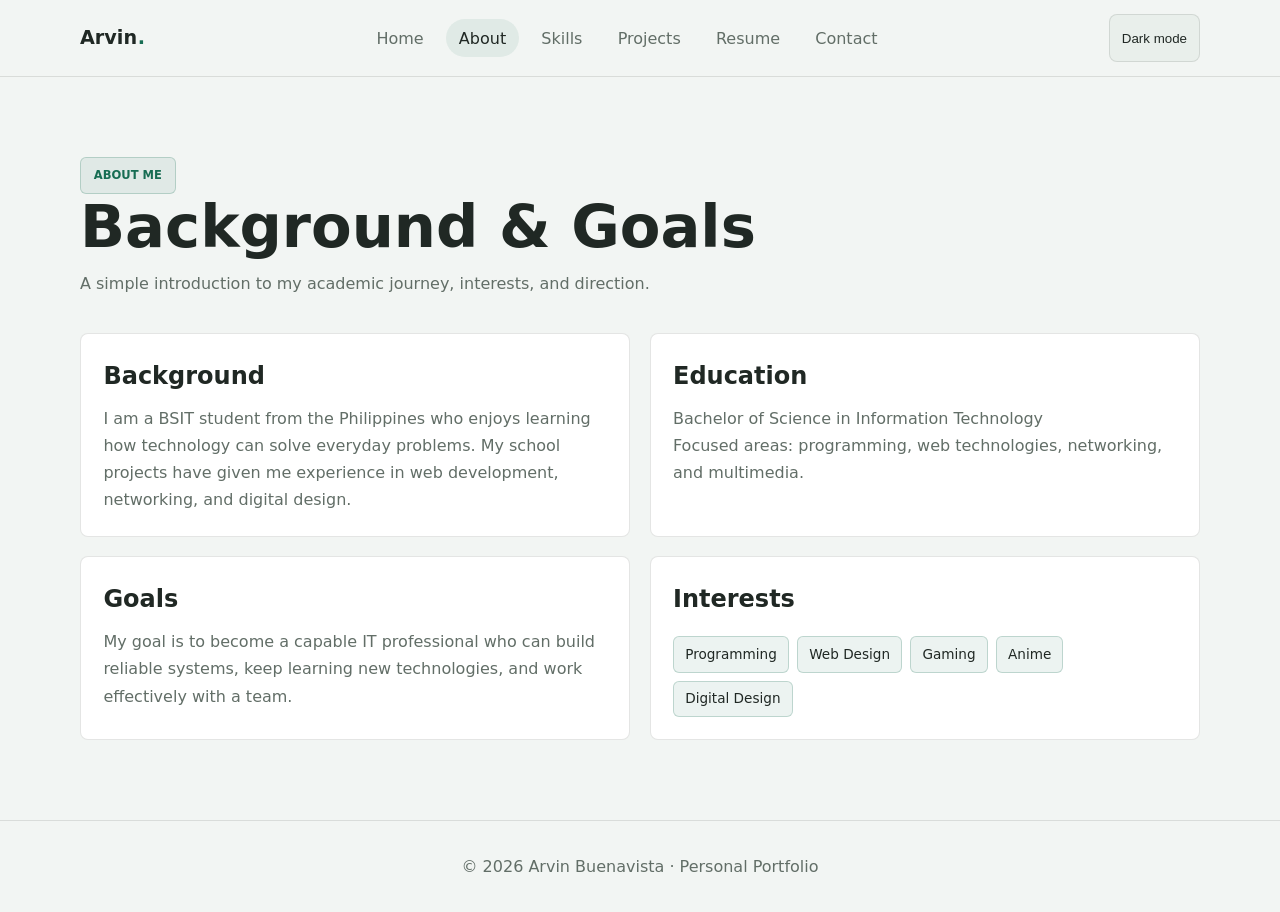
==== about.html @ 1d25740a "Initial commit: portfolio and admin authentication" ====
<!doctype html>
<html lang="en">
  <head>
    <meta charset="utf-8" />
    <meta name="viewport" content="width=device-width,initial-scale=1" />
    <meta name="description" content="Arvin Buenavista personal portfolio" />
    <title>About · Arvin Buenavista</title>
    <script>
      (() => {
        const savedTheme = localStorage.getItem("portfolio-theme");
        const prefersLight = window.matchMedia("(prefers-color-scheme: light)").matches;
        if (savedTheme === "light" || (!savedTheme && prefersLight)) {
          document.documentElement.classList.add("light");
        }
      })();
    </script>
    <link rel="stylesheet" href="assets/style.css" />
  </head>
  <body>
    <header class="site-header">
      <div class="container nav">
        <a class="logo" href="index.html">Arvin<span>.</span></a
        ><button class="menu-btn" aria-label="Open menu">☰</button>
        <nav>
          <ul class="nav-links">
            <li><a href="index.html">Home</a></li>
            <li><a href="about.html">About</a></li>
            <li><a href="skills.html">Skills</a></li>
            <li><a href="projects.html">Projects</a></li>
            <li><a href="resume.html">Resume</a></li>
            <li><a href="contact.html">Contact</a></li>
          </ul>
        </nav>
        <button class="theme-btn desktop-theme" aria-label="Toggle theme">
          ☾
        </button>
      </div>
    </header>
    <main class="container page">
      <header class="page-head reveal">
        <div class="eyebrow">About Me</div>
        <h1>Background & Goals</h1>
        <p>
          A simple introduction to my academic journey, interests, and
          direction.
        </p>
      </header>
      <div class="grid two">
        <article class="card reveal">
          <h2>Background</h2>
          <p class="muted">
            I am a BSIT student from the Philippines who enjoys learning how
            technology can solve everyday problems. My school projects have
            given me experience in web development,
            networking, and digital design.
          </p>
        </article>
        <article class="card reveal">
          <h2>Education</h2>
          <p class="muted">Bachelor of Science in Information Technology</p>
          <p class="muted">
            Focused areas: programming, web technologies,
            networking, and multimedia.
          </p>
        </article>
        <article class="card reveal">
          <h2>Goals</h2>
          <p class="muted">
            My goal is to become a capable IT professional who can build
            reliable systems, keep learning new technologies, and work
            effectively with a team.
          </p>
        </article>
        <article class="card reveal">
          <h2>Interests</h2>
          <div class="tags">
            <span class="tag">Programming</span
            ><span class="tag">Web Design</span
            ><span class="tag">Gaming</span><span class="tag">Anime</span
            ><span class="tag">Digital Design</span>
          </div>
        </article>
      </div>
    </main>
    <footer class="footer">
      <div class="container">© 2026 Arvin Buenavista · Personal Portfolio</div>
    </footer>
    <button id="topBtn" class="top-btn" aria-label="Scroll to top">↑</button>
    <script src="assets/script.js"></script>
  </body>
</html>
---- assets/style.css ----
:root {
  --bg: #191d1b;
  --bg-soft: #222825;
  --card: #222825;
  --card2: #2b332f;
  --text: #f1f4f2;
  --muted: #b1bbb6;
  --primary: #247b60;
  --accent: #83c9aa;
  --accent-soft: rgba(131, 201, 170, 0.12);
  --accent-border: rgba(131, 201, 170, 0.28);
  --border: rgba(241, 244, 242, 0.12);
}
* {
  box-sizing: border-box;
  margin: 0;
  padding: 0;
}
html {
  scroll-behavior: smooth;
  scroll-snap-type: y proximity;
}
.panel {
  min-height: 100vh;
  scroll-snap-align: start;
  display: flex;
  align-items: center;
}
.section {
  min-height: 100vh;
  scroll-snap-align: start;
}
body {
  position: relative;
  font-family:
    Inter,
    system-ui,
    -apple-system,
    Segoe UI,
    sans-serif;
  background: var(--bg);
  color: var(--text);
  line-height: 1.7;
  transition: background 0.25s ease, color 0.25s ease;
}
a {
  color: inherit;
  text-decoration: none;
}
img {
  max-width: 100%;
  display: block;
}
.container {
  width: min(1120px, 92%);
  margin: auto;
}
body::after {
  content: "";
  position: fixed;
  inset: 0;
  z-index: 40;
  background: inherit;
  opacity: 0;
  pointer-events: none;
  transition: opacity 0.25s ease;
}
body.page-exit::after {
  opacity: 1;
}
body.light.page-exit::after {
  display: none;
}
.site-header {
  position: sticky;
  top: 0;
  z-index: 50;
  background: rgba(25, 29, 27, 0.94);
  backdrop-filter: blur(10px);
  border-bottom: 1px solid var(--border);
}
.nav {
  min-height: 76px;
  display: flex;
  align-items: center;
  justify-content: space-between;
  gap: 1rem;
}
.logo {
  display: inline-flex;
  align-items: center;
  font-weight: 800;
  font-size: 1.2rem;
  letter-spacing: 0;
}
.logo span {
  color: var(--accent);
  margin-left: 0.04em;
}
.nav-links {
  display: flex;
  align-items: center;
  gap: 0.6rem;
  list-style: none;
}
.nav-links a {
  color: var(--muted);
  padding: 0.6rem 0.8rem;
  border-radius: 999px;
  transition: all 0.2s ease;
}
.nav-links a:hover,
.nav-links a.active {
  color: var(--text);
  background: var(--accent-soft);
}
.menu-btn {
  display: none;
  background: none;
  border: 0;
  color: var(--text);
  font-size: 1.7rem;
}
.theme-btn {
  border: 1px solid var(--border);
  background: var(--bg-soft);
  color: var(--text);
  border-radius: 8px;
  min-width: 3rem;
  min-height: 3rem;
  padding: 0.5rem 0.75rem;
  cursor: pointer;
}
.hero {
  min-height: calc(100vh - 76px);
  display: grid;
  grid-template-columns: 1.18fr 0.82fr;
  align-items: center;
  gap: 3.5rem;
  padding: 4.5rem 0 3rem;
}
.showcase-panel,
.story-panel {
  padding: 4rem 0;
}
.two-up-grid {
  display: grid;
  grid-template-columns: repeat(2, minmax(0, 1fr));
  gap: 1.25rem;
  margin-top: 1.5rem;
}
.story-card {
  background: var(--card);
  border: 1px solid var(--border);
  border-radius: 8px;
  padding: 1.4rem;
}
.hero-copy {
  position: relative;
}
.eyebrow {
  display: inline-block;
  background: var(--accent-soft);
  border: 1px solid var(--accent-border);
  color: var(--accent);
  font-weight: 700;
  letter-spacing: 0;
  text-transform: uppercase;
  padding: 0.48rem 0.8rem;
  border-radius: 6px;
  font-size: 0.72rem;
}
.hero h1 {
  font-size: clamp(2.7rem, 6vw, 5.2rem);
  line-height: 0.96;
  margin: 1rem 0 1rem;
  letter-spacing: 0;
}
.hero h1 span {
  color: var(--primary);
}
.hero p {
  font-size: 1.08rem;
  color: var(--muted);
  max-width: 640px;
}
.hero-meta {
  display: flex;
  flex-wrap: wrap;
  gap: 0.75rem;
  margin-top: 1.5rem;
}
.meta-pill {
  display: inline-flex;
  align-items: center;
  gap: 0.45rem;
  background: transparent;
  border: 1px solid var(--border);
  color: var(--text);
  border-radius: 6px;
  padding: 0.5rem 0.8rem;
  font-size: 0.8rem;
}
.meta-pill::before {
  content: "";
  width: 0.52rem;
  height: 0.52rem;
  border-radius: 50%;
  background: var(--accent);
}
.actions {
  display: flex;
  gap: 1rem;
  margin-top: 1.7rem;
  flex-wrap: wrap;
}
.btn {
  display: inline-flex;
  align-items: center;
  justify-content: center;
  padding: 0.75rem 1.1rem;
  border-radius: 8px;
  font-weight: 700;
  border: 1px solid var(--border);
  transition: 0.2s;
}
.btn-primary {
  background: var(--primary);
  color: #fff;
  border: 0;
}
.btn:hover {
  transform: translateY(-2px);
}
.profile-wrap {
  display: grid;
  place-items: center;
}
.profile-card {
  position: relative;
  padding: 1rem;
  border: 1px solid var(--border);
  border-radius: 8px;
  background: var(--card);
  overflow: hidden;
}
.profile-card img {
  position: relative;
  width: min(340px, 76vw);
  border-radius: 6px;
  border: 1px solid var(--border);
}
.page {
  padding: 5rem 0;
}
.showcase {
  padding: 2rem 0 5rem;
}
.section-heading {
  margin-bottom: 1.5rem;
}
.section-heading h2 {
  font-size: clamp(2rem, 3vw, 2.8rem);
  line-height: 1.1;
  margin-top: 1rem;
}
.feature-grid {
  display: grid;
  grid-template-columns: repeat(3, minmax(0, 1fr));
  gap: 1.2rem;
}
.feature-card {
  background: var(--card);
  border: 1px solid var(--border);
  border-radius: 8px;
  padding: 1.5rem;
}
.feature-card,
.story-card {
  transition: border-color 0.2s ease;
}
.feature-card:hover,
.story-card:hover {
  border-color: var(--accent-border);
}
.feature-index {
  display: inline-block;
  color: var(--accent);
  font-weight: 700;
  margin-bottom: 0.75rem;
  letter-spacing: 0;
}
.feature-card h3 {
  margin-bottom: 0.5rem;
}
.reveal,
.page-head,
.card,
.project-card,
.timeline-item,
.contact-link,
.profile-card,
.hero-copy,
.feature-card {
  opacity: 0;
  transform: translateY(28px);
  transition:
    opacity 0.7s ease,
    transform 0.7s ease;
}
.reveal.visible,
.page-head.visible,
.card.visible,
.project-card.visible,
.timeline-item.visible,
.contact-link.visible,
.profile-card.visible,
.hero-copy.visible,
.feature-card.visible {
  opacity: 1;
  transform: translateY(0);
}
.page-head {
  margin-bottom: 2.2rem;
}
.page-head h1 {
  font-size: clamp(2.2rem, 5vw, 3.7rem);
  line-height: 1.1;
}
.page-head p {
  color: var(--muted);
  max-width: 700px;
  margin-top: 0.7rem;
}
.grid {
  display: grid;
  gap: 1.2rem;
}
.two {
  grid-template-columns: repeat(2, 1fr);
}
.three {
  grid-template-columns: repeat(3, 1fr);
}
.card {
  background: var(--card);
  border: 1px solid var(--border);
  border-radius: 8px;
  padding: 1.4rem;
}
.card h2,
.card h3 {
  margin-bottom: 0.5rem;
}
.muted {
  color: var(--muted);
}
.tags {
  display: flex;
  flex-wrap: wrap;
  gap: 0.5rem;
  margin-top: 1rem;
}
.tag {
  padding: 0.35rem 0.7rem;
  border-radius: 6px;
  background: var(--accent-soft);
  border: 1px solid var(--accent-border);
  color: var(--text);
  font-size: 0.85rem;
}
.skills {
  display: grid;
  gap: 1rem;
}
.skill-row {
  display: grid;
  gap: 0.4rem;
}
.skill-top {
  display: flex;
  justify-content: space-between;
}
.bar {
  height: 9px;
  background: var(--card2);
  border-radius: 99px;
  overflow: hidden;
}
.bar i {
  display: block;
  height: 100%;
  width: var(--w);
  background: var(--accent);
  border-radius: 99px;
  transform: scaleX(0);
  transform-origin: left;
  transition: 1s;
}
.bar.visible i {
  transform: scaleX(1);
}
.project-img {
  aspect-ratio: 16/9;
  object-fit: cover;
  border-radius: 12px;
  margin-bottom: 1rem;
  border: 1px solid var(--border);
}
.filters {
  display: flex;
  gap: 0.6rem;
  flex-wrap: wrap;
  margin-bottom: 1.4rem;
}
.filter {
  cursor: pointer;
  border: 1px solid var(--border);
  background: transparent;
  color: var(--muted);
  padding: 0.6rem 0.9rem;
  border-radius: 6px;
}
.filter.active,
.filter:hover {
  color: var(--text);
  background: var(--accent-soft);
  border-color: var(--accent-border);
}
.project-card.hidden {
  display: none;
}
.timeline {
  display: grid;
  gap: 1rem;
}
.timeline-item {
  border-left: 3px solid var(--primary);
  padding-left: 1rem;
}
.timeline-item small {
  color: var(--accent);
}
form {
  display: grid;
  gap: 1rem;
}
.field {
  display: grid;
  gap: 0.35rem;
}
input,
textarea {
  width: 100%;
  background: var(--bg-soft);
  border: 1px solid var(--border);
  border-radius: 11px;
  padding: 0.8rem;
  color: var(--text);
  font: inherit;
}
textarea {
  min-height: 150px;
  resize: vertical;
}
.error {
  color: #ef8585;
  font-size: 0.85rem;
  min-height: 1.2em;
}
.success {
  color: var(--accent);
}
.contact-links {
  display: grid;
  gap: 0.7rem;
}
.contact-link {
  display: flex;
  align-items: center;
  gap: 0.75rem;
  padding: 0.8rem 1rem;
  background: var(--card);
  border: 1px solid var(--border);
  border-radius: 8px;
}
.social-badge {
  display: inline-grid;
  place-items: center;
  width: 2rem;
  height: 2rem;
  border-radius: 50%;
  font-weight: 700;
  color: #fff;
  font-size: 1rem;
}
.social-badge.facebook {
  background: #1877f2;
}
.social-badge.github {
  background: #24292f;
}
.social-badge.github svg {
  width: 1.2rem;
  height: 1.2rem;
  fill: currentColor;
}
.social-badge.linkedin {
  background: #0a66c2;
}
.footer {
  border-top: 1px solid var(--border);
  padding: 2rem 0;
  color: var(--muted);
  text-align: center;
}
.top-btn {
  position: fixed;
  right: 1.2rem;
  bottom: 1.2rem;
  width: 44px;
  height: 44px;
  border: 0;
  border-radius: 50%;
  background: var(--primary);
  color: #fff;
  cursor: pointer;
  display: none;
}
.top-btn.show {
  display: block;
}
.modal {
  position: fixed;
  inset: 0;
  background: rgba(0, 0, 0, 0.78);
  display: none;
  place-items: center;
  padding: 1rem;
  z-index: 100;
}
.modal.open {
  display: grid;
}
.modal img {
  max-width: min(900px, 95vw);
  max-height: 85vh;
  border-radius: 15px;
}
.modal button {
  position: absolute;
  top: 20px;
  right: 25px;
  border: 0;
  background: none;
  color: #fff;
  font-size: 2rem;
  cursor: pointer;
}
.accordion-btn {
  width: 100%;
  text-align: left;
  background: none;
  color: var(--text);
  border: 0;
  font: inherit;
  font-weight: 700;
  padding: 0.5rem 0;
  cursor: pointer;
}
.accordion-content {
  display: none;
  color: var(--muted);
}
.accordion.open .accordion-content {
  display: block;
}
.typing {
  border-right: 2px solid var(--accent);
  white-space: nowrap;
  overflow: hidden;
}
.light {
  --bg: #f2f5f3;
  --bg-soft: #e9efeb;
  --card: #ffffff;
  --card2: #e4ebe7;
  --text: #202824;
  --muted: #626e67;
  --primary: #176d53;
  --accent: #176d53;
  --accent-soft: rgba(23, 109, 83, 0.08);
  --accent-border: rgba(23, 109, 83, 0.22);
  --border: rgba(32, 40, 36, 0.12);
  background: var(--bg);
  color: var(--text);
}
.light body {
  background: var(--bg);
  color: var(--text);
}
.light input,
.light textarea {
  background: #fff;
  color: var(--text);
}
.light .site-header {
  background: rgba(242, 245, 243, 0.94);
}
.light .nav-links a:hover,
.light .nav-links a.active {
  color: var(--text);
  background: var(--accent-soft);
}
.light .filter {
  background: transparent;
  color: var(--text);
}
.light .filter.active,
.light .filter:hover {
  color: var(--text);
  background: var(--accent-soft);
}
.light .bar {
  background: var(--card2);
}
@media (max-width: 820px) {
  .hero {
    grid-template-columns: 1fr;
    text-align: center;
    gap: 2rem;
  }
  .hero p {
    margin: auto;
  }
  .actions {
    justify-content: center;
  }
  .profile-wrap {
    order: -1;
  }
  .nav-links {
    position: absolute;
    left: 4%;
    right: 4%;
    top: 70px;
    background: var(--card);
    border: 1px solid var(--border);
    border-radius: 14px;
    padding: 0 1rem;
    display: flex;
    flex-direction: column;
    max-height: 0;
    overflow: hidden;
    opacity: 0;
    visibility: hidden;
    pointer-events: none;
    transform: translateY(-8px);
    transition:
      max-height 0.35s ease,
      opacity 0.25s ease,
      padding 0.35s ease,
      transform 0.35s ease,
      visibility 0s linear 0.35s;
  }
  .nav-links.open {
    max-height: 24rem;
    padding: 1rem;
    opacity: 1;
    visibility: visible;
    pointer-events: auto;
    transform: translateY(0);
    transition-delay: 0s;
  }
  .menu-btn {
    display: block;
  }
  .desktop-theme {
    display: inline-flex;
  }
  .two,
  .three {
    grid-template-columns: 1fr;
  }
  .page {
    padding: 3.5rem 0;
  }
}
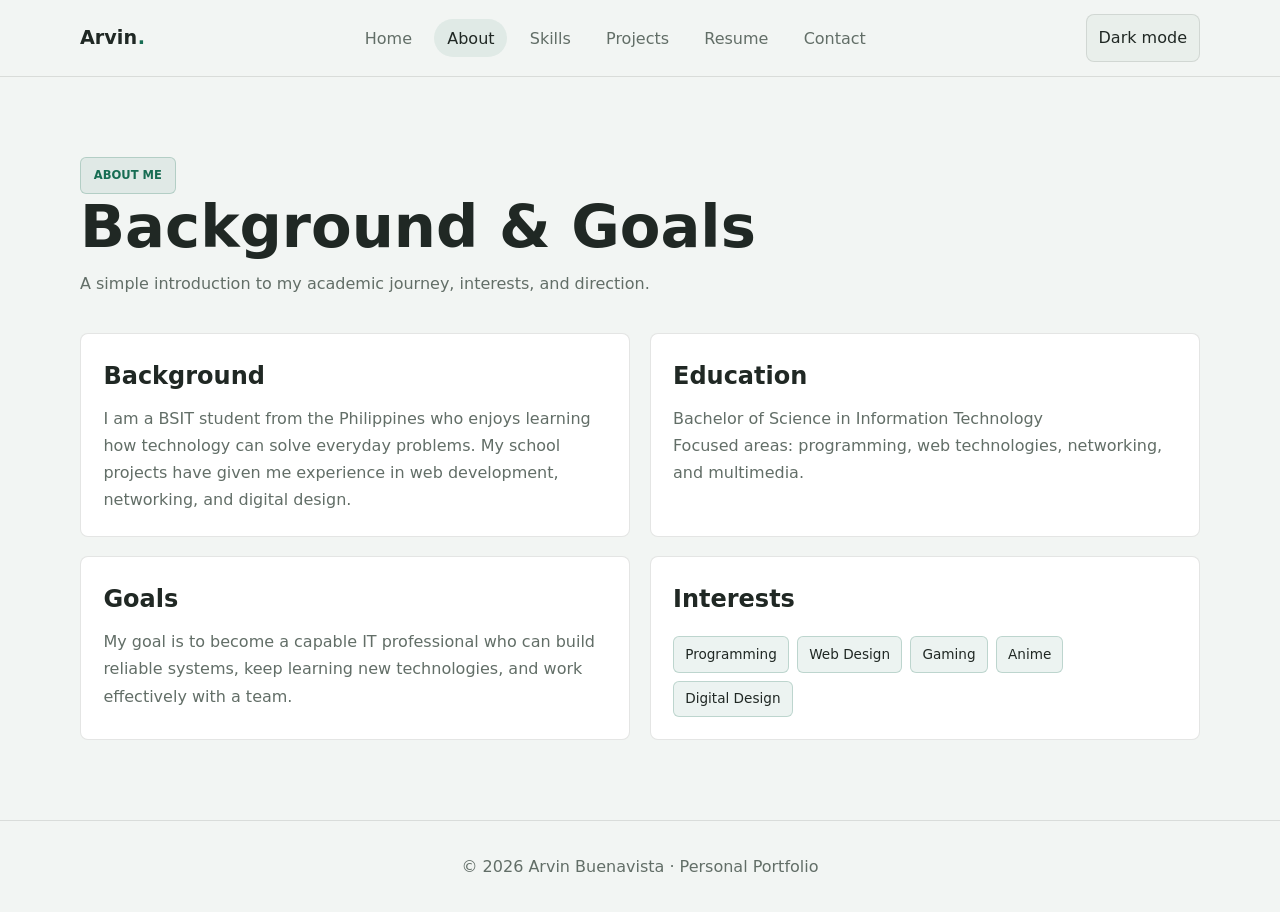
==== commit a8d2fe1c: "Prepare portfolio for TinkerHost deployment" ====
--- a/about.html
+++ b/about.html
@@ -3,7 +3,14 @@
   <head>
     <meta charset="utf-8" />
     <meta name="viewport" content="width=device-width,initial-scale=1" />
-    <meta name="description" content="Arvin Buenavista personal portfolio" />
+    <meta name="description" content="Learn about Arvin Buenavista's background, education, interests, and goals." />
+    <link rel="canonical" href="https://arvinbuenavista.thsite.top/about.html" />
+    <meta property="og:type" content="website" />
+    <meta property="og:title" content="About · Arvin Buenavista" />
+    <meta property="og:description" content="Learn about Arvin Buenavista's background, education, interests, and goals." />
+    <meta property="og:url" content="https://arvinbuenavista.thsite.top/about.html" />
+    <meta property="og:image" content="https://arvinbuenavista.thsite.top/assets/profile.jpg" />
+    <link rel="icon" href="assets/favicon.svg" type="image/svg+xml" />
     <title>About · Arvin Buenavista</title>
     <script>
       (() => {
@@ -20,13 +27,13 @@
     <header class="site-header">
       <div class="container nav">
         <a class="logo" href="index.html">Arvin<span>.</span></a
-        ><button class="menu-btn" aria-label="Open menu">☰</button>
-        <nav>
+        ><button class="menu-btn" aria-label="Open menu" aria-expanded="false" aria-controls="site-navigation">☰</button>
+        <nav id="site-navigation">
           <ul class="nav-links">
             <li><a href="index.html">Home</a></li>
             <li><a href="about.html">About</a></li>
             <li><a href="skills.html">Skills</a></li>
-            <li><a href="projects.html">Projects</a></li>
+            <li><a href="projects.php">Projects</a></li>
             <li><a href="resume.html">Resume</a></li>
             <li><a href="contact.html">Contact</a></li>
           </ul>
--- a/assets/style.css
+++ b/assets/style.css
@@ -47,6 +47,17 @@
   color: inherit;
   text-decoration: none;
 }
+button,
+input,
+textarea,
+select,
+a {
+  font: inherit;
+}
+:focus-visible {
+  outline: 3px solid var(--accent);
+  outline-offset: 3px;
+}
 img {
   max-width: 100%;
   display: block;
@@ -64,6 +75,17 @@
   opacity: 0;
   pointer-events: none;
   transition: opacity 0.25s ease;
+}
+.honeypot {
+  position: absolute;
+  width: 1px;
+  height: 1px;
+  padding: 0;
+  margin: -1px;
+  overflow: hidden;
+  clip: rect(0, 0, 0, 0);
+  white-space: nowrap;
+  border: 0;
 }
 body.page-exit::after {
   opacity: 1;
